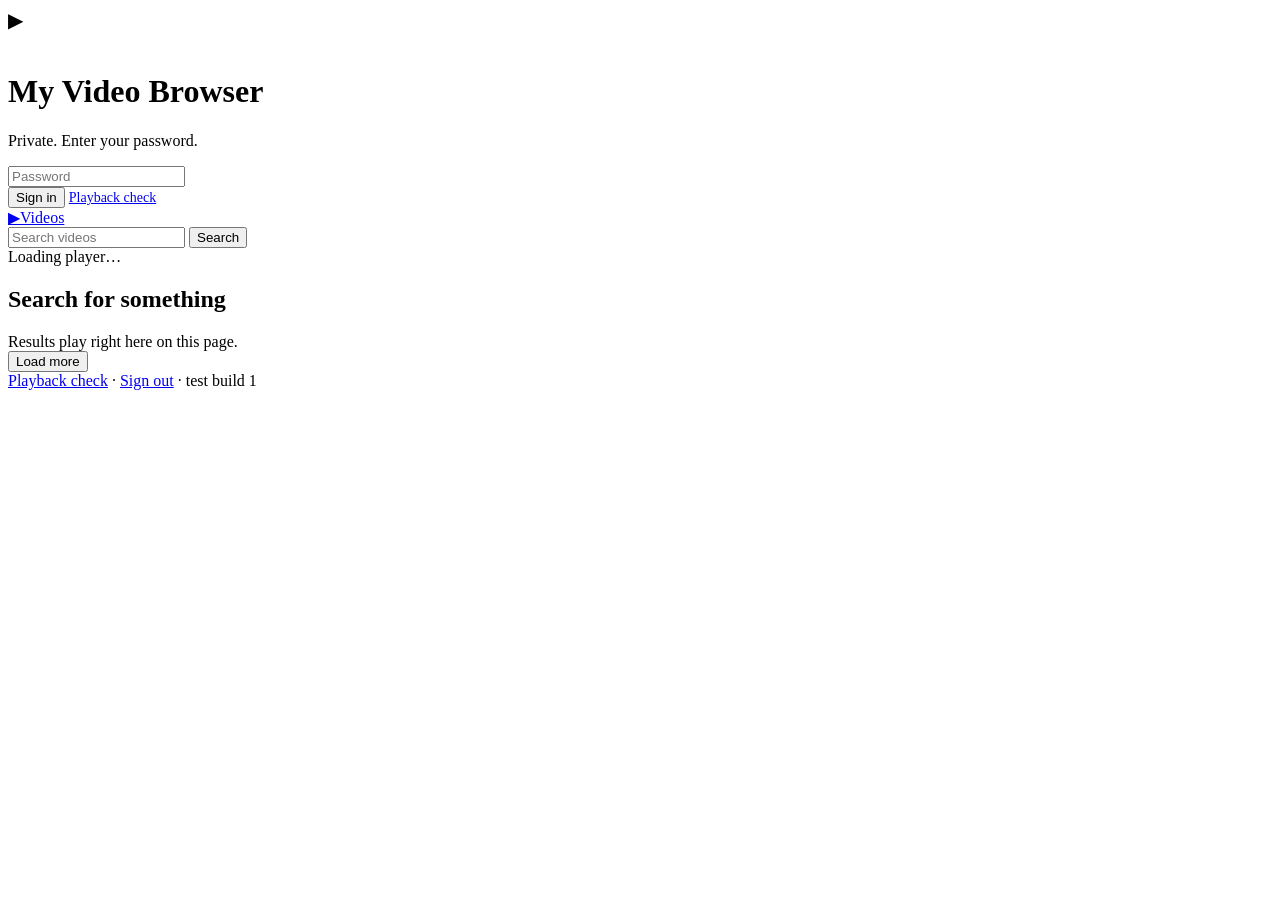
==== index.html @ 1dcccfcb "Phase 1 test build: index.html" ====
<!doctype html>
<html lang="en">
<head>
<meta charset="utf-8">
<meta name="viewport" content="width=device-width, initial-scale=1, viewport-fit=cover">
<meta name="robots" content="noindex, nofollow, noarchive">
<meta name="referrer" content="strict-origin-when-cross-origin">
<meta name="apple-mobile-web-app-capable" content="yes">
<meta name="apple-mobile-web-app-title" content="Videos">
<meta name="theme-color" content="#4f46e5">
<title>My Video Browser</title>
<link rel="stylesheet" href="style.css?v=1">
</head>
<body>
<div id="login" class="login hide">
  <form id="loginForm" autocomplete="on">
    <div class="logo" style="width:44px;height:44px;border-radius:12px;font-size:20px">&#9654;</div>
    <h1>My Video Browser</h1>
    <p>Private. Enter your password.</p>
    <input id="pw" type="password" name="password" autocomplete="current-password" placeholder="Password" required>
    <div class="err" id="loginErr"></div>
    <button class="btn" type="submit" id="loginBtn">Sign in</button>
    <a href="check/" style="font-size:14px;text-align:center">Playback check</a>
  </form>
</div>

<div id="app" class="hide">
  <header class="top">
    <div class="bar">
      <a class="brand" href="./" aria-label="Home"><span class="logo">&#9654;</span><span class="word">Videos</span></a>
      <form class="search" id="searchForm" role="search">
        <input id="q" type="search" placeholder="Search videos" autocomplete="off" enterkeyhint="search" aria-label="Search">
        <button class="btn" type="submit">Search</button>
      </form>
    </div>
  </header>
  <main>
    <section class="player" id="player">
      <div class="frame" id="frame"></div>
      <div class="ptitle" id="ptitle"></div>
      <div class="pmeta"><span id="pmeta"></span><span class="status" id="pstatus">Loading player&hellip;</span></div>
    </section>
    <div id="notice"></div>
    <div id="results" class="grid"></div>
    <div class="empty" id="empty">
      <h2>Search for something</h2>
      <div>Results play right here on this page.</div>
    </div>
    <div class="more hide" id="more"><button class="btn ghost" id="moreBtn">Load more</button></div>
    <div class="foot"><a href="check/">Playback check</a> &middot; <a href="#" id="signout">Sign out</a> &middot; test build 1</div>
  </main>
</div>

<script src="common.js?v=1"></script>
<script>
(function () {
  var $ = function (id) { return document.getElementById(id); };
  var M = window.MVB, E = M.esc;
  var state = { q: "", next: null, items: [], player: null, current: null, loading: false };

  function show(view) { $("login").classList.toggle("hide", view !== "login"); $("app").classList.toggle("hide", view !== "app"); if (view === "login") setTimeout(function () { $("pw").focus(); }, 50); }

  $("loginForm").addEventListener("submit", function (e) {
    e.preventDefault();
    $("loginErr").textContent = ""; $("loginBtn").disabled = true; $("loginBtn").textContent = "Signing in...";
    M.call("/login", { method: "POST", body: { password: $("pw").value } }).then(function (j) {
      M.setToken(j.token); $("pw").value = ""; show("app"); $("q").focus();
    }, function (err) { $("loginErr").textContent = err.message; }).then(function () { $("loginBtn").disabled = false; $("loginBtn").textContent = "Sign in"; });
  });
  $("signout").addEventListener("click", function (e) { e.preventDefault(); M.setToken(""); if (state.player) state.player.destroy(); location.hash = ""; show("login"); });

  function notice(kind, html) { $("notice").innerHTML = html ? '<div class="note ' + kind + '">' + html + "</div>" : ""; }

  function card(v) {
    var meta = [E(v.channelTitle), M.views(v.views), M.ago(v.publishedAt)].filter(Boolean).join(" &middot; ");
    var badge = v.live === "live" ? "LIVE" : M.dur(v.seconds);
    return '<button class="card" data-id="' + E(v.id) + '"><div class="thumb"><img loading="lazy" alt="" src="' + E(v.thumb) + '" onerror="this.parentNode.classList.add(\'noimg\')">' +
      (badge ? '<span class="badge">' + badge + "</span>" : "") + '</div><div class="info"><div class="t">' + E(v.title) + '</div><div class="m">' + meta + "</div></div></button>";
  }
  function skeleton(n) { var s = ""; for (var i = 0; i < n; i++) s += '<div class="card skel"><div class="thumb"></div><div class="info"><div class="t">Loading title here</div><div class="m">channel</div></div></div>'; return s; }

  function search(q, more) {
    if (state.loading) return;
    state.loading = true;
    if (!more) { state.q = q; state.items = []; state.next = null; $("results").innerHTML = skeleton(6); $("empty").classList.add("hide"); notice(); }
    $("moreBtn").textContent = "Loading...";
    M.call("/search?q=" + encodeURIComponent(state.q) + (more && state.next ? "&pageToken=" + encodeURIComponent(state.next) : "")).then(function (j) {
      state.next = j.nextPageToken;
      state.items = state.items.concat(j.items);
      var html = j.items.map(card).join("");
      if (more) $("results").insertAdjacentHTML("beforeend", html); else $("results").innerHTML = html;
      if (!state.items.length) { $("results").innerHTML = ""; notice("", "No playable videos found for &ldquo;" + E(state.q) + "&rdquo;. Try other words."); }
      $("more").classList.toggle("hide", !state.next);
      checkThumbs();
    }, function (err) {
      if (!more) $("results").innerHTML = "";
      if (err.kind === "auth") { M.setToken(""); show("login"); return; }
      var what = err.kind === "network" ? "Search server not reachable" : err.kind === "api" ? "YouTube search failed (API problem, not the filter)" : "Search failed";
      notice("bad", "<b>" + what + ".</b> " + E(err.message) + ' <a href="check/">Run the playback check</a>');
    }).then(function () { state.loading = false; $("moreBtn").textContent = "Load more"; });
  }

  function checkThumbs() {
    // If thumbnails don't load at all, i.ytimg.com is probably filtered.
    setTimeout(function () {
      var imgs = [].slice.call(document.querySelectorAll(".thumb img"));
      if (imgs.length < 3) return;
      var broken = imgs.filter(function (i) { return i.complete && i.naturalWidth === 0; }).length;
      if (broken === imgs.length) notice("warn", "Thumbnails are not loading. The filter may be blocking <b>i.ytimg.com</b> (YouTube's image server). Search itself worked.");
    }, 6000);
  }

  $("searchForm").addEventListener("submit", function (e) { e.preventDefault(); var q = $("q").value.trim(); if (!q) return; $("q").blur(); search(q, false); });
  $("moreBtn").addEventListener("click", function () { search(state.q, true); });
  $("results").addEventListener("click", function (e) {
    var c = e.target.closest(".card"); if (!c || c.classList.contains("skel")) return;
    var v = state.items.filter(function (x) { return x.id === c.dataset.id; })[0]; if (v) play(v);
  });

  function setStatus(kind, text) { var s = $("pstatus"); s.className = "status " + (kind || ""); s.textContent = text; }
  function overlay(title, text) { var d = document.createElement("div"); d.className = "msg"; d.innerHTML = "<b>" + E(title) + "</b><p>" + text + "</p>"; $("frame").appendChild(d); }

  function play(v) {
    state.current = v;
    [].forEach.call(document.querySelectorAll(".card.now"), function (c) { c.classList.remove("now"); });
    var c = document.querySelector('.card[data-id="' + v.id + '"]'); if (c) c.classList.add("now");
    $("player").classList.add("on");
    $("ptitle").textContent = v.title;
    $("pmeta").innerHTML = [E(v.channelTitle), M.views(v.views), M.ago(v.publishedAt)].filter(Boolean).join(" &middot; ");
    setStatus("", "Loading player...");
    if (state.player) state.player.destroy();
    state.player = M.embed($("frame"), v.id, function (ev, st, info) {
      if (state.current !== v) return;
      if (ev === "loaded" || ev === "ready") setStatus("", "Ready. Tap play");
      if (ev === "state") { if (st.state === 1) setStatus("ok", "Playing"); else if (st.state === 2) setStatus("", "Paused"); else if (st.state === 3) setStatus("", "Buffering..."); else if (st.state === 0) setStatus("", "Ended"); }
      if (ev === "error") { setStatus(info.kind === "embed" ? "warn" : "bad", info.kind === "embed" ? "Not embeddable" : "Player error"); overlay(info.kind === "embed" ? "Can't play on other sites" : "Can't play this video", E(info.text)); }
      if (ev === "timeout") { setStatus("bad", "Player didn't load"); overlay("The video player didn't load", "Search works, but the YouTube player never answered. Most likely the filter is blocking <b>youtube.com/embed</b> on this device. <a style=\"color:#c7c4ff\" href=\"check/\">Open the playback check</a>"); }
    }, { autoplay: true });
    window.scrollTo({ top: 0, behavior: "smooth" });
  }

  show(M.token() ? "app" : "login");
})();
</script>
</body>
</html>
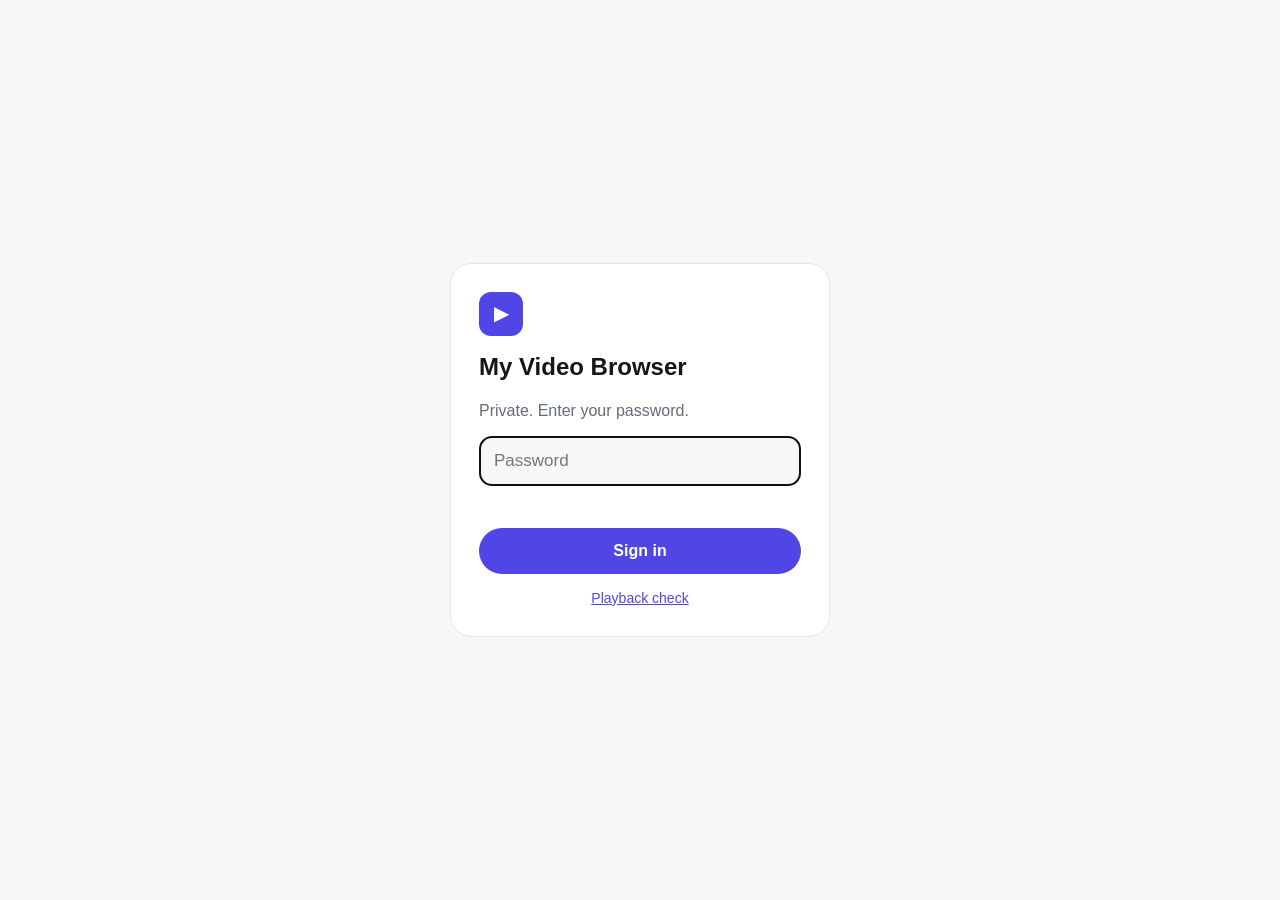
==== commit c2666924: "Content filter badge + end-screen cover: index.html" ====
--- a/index.html
+++ b/index.html
@@ -9,7 +9,7 @@
 <meta name="apple-mobile-web-app-title" content="Videos">
 <meta name="theme-color" content="#4f46e5">
 <title>My Video Browser</title>
-<link rel="stylesheet" href="style.css?v=1">
+<link rel="stylesheet" href="style.css?v=2">
 </head>
 <body>
 <div id="login" class="login hide">
@@ -40,6 +40,7 @@
       <div class="ptitle" id="ptitle"></div>
       <div class="pmeta"><span id="pmeta"></span><span class="status" id="pstatus">Loading player&hellip;</span></div>
     </section>
+    <div class="filterline"><span class="status ok" title="Every search uses YouTube strict safe search plus our own filter">&#128737; Safe search: strict</span></div>
     <div id="notice"></div>
     <div id="results" class="grid"></div>
     <div class="empty" id="empty">
@@ -51,7 +52,7 @@
   </main>
 </div>
 
-<script src="common.js?v=1"></script>
+<script src="common.js?v=2"></script>
 <script>
 (function () {
   var $ = function (id) { return document.getElementById(id); };
@@ -89,7 +90,8 @@
       state.items = state.items.concat(j.items);
       var html = j.items.map(card).join("");
       if (more) $("results").insertAdjacentHTML("beforeend", html); else $("results").innerHTML = html;
-      if (!state.items.length) { $("results").innerHTML = ""; notice("", "No playable videos found for &ldquo;" + E(state.q) + "&rdquo;. Try other words."); }
+      if (j.blocked) { $("results").innerHTML = ""; notice("warn", "That search is blocked by the content filter."); }
+      else if (!state.items.length) { $("results").innerHTML = ""; notice("", "No playable videos found for &ldquo;" + E(state.q) + "&rdquo;. Try other words."); }
       $("more").classList.toggle("hide", !state.next);
       checkThumbs();
     }, function (err) {
@@ -120,6 +122,13 @@
   function setStatus(kind, text) { var s = $("pstatus"); s.className = "status " + (kind || ""); s.textContent = text; }
   function overlay(title, text) { var d = document.createElement("div"); d.className = "msg"; d.innerHTML = "<b>" + E(title) + "</b><p>" + text + "</p>"; $("frame").appendChild(d); }
 
+  function endCover(v) {
+    // Cover YouTube's end screen so it doesn't lead to other videos.
+    var d = document.createElement("div"); d.className = "msg"; d.innerHTML = '<b>Video ended</b><p><button class="btn small" type="button">Watch again</button></p>';
+    d.querySelector("button").addEventListener("click", function () { play(v); });
+    $("frame").appendChild(d);
+  }
+
   function play(v) {
     state.current = v;
     [].forEach.call(document.querySelectorAll(".card.now"), function (c) { c.classList.remove("now"); });
@@ -132,7 +141,7 @@
     state.player = M.embed($("frame"), v.id, function (ev, st, info) {
       if (state.current !== v) return;
       if (ev === "loaded" || ev === "ready") setStatus("", "Ready. Tap play");
-      if (ev === "state") { if (st.state === 1) setStatus("ok", "Playing"); else if (st.state === 2) setStatus("", "Paused"); else if (st.state === 3) setStatus("", "Buffering..."); else if (st.state === 0) setStatus("", "Ended"); }
+      if (ev === "state") { if (st.state === 1) setStatus("ok", "Playing"); else if (st.state === 2) setStatus("", "Paused"); else if (st.state === 3) setStatus("", "Buffering..."); else if (st.state === 0) { setStatus("", "Ended"); endCover(v); } }
       if (ev === "error") { setStatus(info.kind === "embed" ? "warn" : "bad", info.kind === "embed" ? "Not embeddable" : "Player error"); overlay(info.kind === "embed" ? "Can't play on other sites" : "Can't play this video", E(info.text)); }
       if (ev === "timeout") { setStatus("bad", "Player didn't load"); overlay("The video player didn't load", "Search works, but the YouTube player never answered. Most likely the filter is blocking <b>youtube.com/embed</b> on this device. <a style=\"color:#c7c4ff\" href=\"check/\">Open the playback check</a>"); }
     }, { autoplay: true });
--- a/style.css
+++ b/style.css
@@ -0,0 +1,64 @@
+:root{--bg:#f6f7f9;--card:#fff;--text:#14161a;--muted:#646b76;--line:#e3e6ea;--accent:#4f46e5;--accent2:#eef0ff;--bad:#b42318;--badbg:#fef3f2;--warn:#93370d;--warnbg:#fffaeb;--ok:#067647;--okbg:#ecfdf3;--r:16px}
+@media (prefers-color-scheme:dark){:root{--bg:#0f1115;--card:#181b21;--text:#eef0f3;--muted:#9aa1ac;--line:#2a2f37;--accent:#8b85ff;--accent2:#22243a;--bad:#ff8a80;--badbg:#3a1d1b;--warn:#fec84b;--warnbg:#3a2c12;--ok:#6ce9a6;--okbg:#14301f}}
+*{box-sizing:border-box}html{-webkit-text-size-adjust:100%}
+body{margin:0;background:var(--bg);color:var(--text);font:16px/1.45 -apple-system,BlinkMacSystemFont,"Segoe UI",Roboto,Helvetica,Arial,sans-serif;-webkit-font-smoothing:antialiased}
+a{color:var(--accent)}
+.top{position:sticky;top:0;z-index:10;background:color-mix(in srgb,var(--bg) 88%,transparent);-webkit-backdrop-filter:saturate(1.4) blur(14px);backdrop-filter:saturate(1.4) blur(14px);border-bottom:1px solid var(--line);padding:calc(10px + env(safe-area-inset-top)) 16px 10px}
+.bar{max-width:1180px;margin:0 auto;display:flex;align-items:center;gap:12px}
+.brand{font-weight:700;font-size:18px;letter-spacing:-.01em;white-space:nowrap;display:flex;align-items:center;gap:8px;color:var(--text);text-decoration:none}
+.logo{width:28px;height:28px;border-radius:8px;background:var(--accent);display:grid;place-items:center;color:#fff;font-size:13px}
+.search{flex:1;display:flex;gap:8px;min-width:0}
+.search input{flex:1;min-width:0;height:46px;border-radius:999px;border:1px solid var(--line);background:var(--card);color:var(--text);padding:0 18px;font-size:17px;outline:none}
+.search input:focus{border-color:var(--accent);box-shadow:0 0 0 3px var(--accent2)}
+.btn{height:46px;border:0;border-radius:999px;background:var(--accent);color:#fff;font-weight:600;font-size:16px;padding:0 20px;cursor:pointer;-webkit-tap-highlight-color:transparent}
+.btn:active{transform:scale(.98)}.btn.ghost{background:transparent;color:var(--muted);border:1px solid var(--line)}
+.btn.small{height:38px;font-size:14px;padding:0 14px}
+.icon{width:46px;padding:0;display:grid;place-items:center;font-size:18px}
+main{max-width:1180px;margin:0 auto;padding:16px 16px calc(40px + env(safe-area-inset-bottom))}
+.player{margin:0 0 18px;display:none}.player.on{display:block}
+.frame{position:relative;width:100%;aspect-ratio:16/9;background:#000;border-radius:var(--r);overflow:hidden}
+.frame iframe{position:absolute;inset:0;width:100%;height:100%;border:0}
+.frame .msg{position:absolute;inset:0;display:flex;flex-direction:column;align-items:center;justify-content:center;text-align:center;padding:24px;color:#fff;background:rgba(0,0,0,.82);gap:10px}
+.frame .msg b{font-size:18px}.frame .msg p{margin:0;max-width:520px;color:#d6d9de;font-size:15px}
+.ptitle{font-size:19px;font-weight:650;margin:12px 2px 2px;line-height:1.3}
+.pmeta{color:var(--muted);font-size:14px;margin:0 2px;display:flex;gap:10px;flex-wrap:wrap;align-items:center}
+.status{font-size:13px;padding:2px 9px;border-radius:999px;background:var(--accent2);color:var(--accent)}
+.status.ok{background:var(--okbg);color:var(--ok)}.status.bad{background:var(--badbg);color:var(--bad)}.status.warn{background:var(--warnbg);color:var(--warn)}
+.grid{display:grid;grid-template-columns:1fr;gap:16px}
+@media (min-width:600px){.grid{grid-template-columns:repeat(2,1fr)}}
+@media (min-width:960px){.grid{grid-template-columns:repeat(3,1fr)}}
+@media (min-width:1300px){.grid{grid-template-columns:repeat(4,1fr)}}
+.card{background:var(--card);border-radius:var(--r);overflow:hidden;cursor:pointer;border:1px solid var(--line);text-align:left;padding:0;color:inherit;font:inherit;-webkit-tap-highlight-color:transparent;transition:transform .12s ease}
+.card:active{transform:scale(.985)}.card.now{outline:3px solid var(--accent);outline-offset:-3px}
+.thumb{position:relative;aspect-ratio:16/9;background:var(--line)}
+.thumb img{width:100%;height:100%;object-fit:cover;display:block}
+.badge{position:absolute;right:8px;bottom:8px;background:rgba(0,0,0,.78);color:#fff;font-size:12px;font-weight:600;padding:2px 6px;border-radius:6px}
+.info{padding:10px 12px 12px}
+.t{font-weight:600;font-size:15.5px;line-height:1.3;display:-webkit-box;-webkit-line-clamp:2;-webkit-box-orient:vertical;overflow:hidden}
+.m{color:var(--muted);font-size:13.5px;margin-top:4px}
+.note{background:var(--card);border:1px solid var(--line);border-radius:var(--r);padding:14px 16px;color:var(--muted);margin:0 0 16px}
+.note.bad{background:var(--badbg);color:var(--bad);border-color:transparent}.note.warn{background:var(--warnbg);color:var(--warn);border-color:transparent}
+.more{display:flex;justify-content:center;margin:22px 0}
+.empty{text-align:center;color:var(--muted);padding:60px 20px}
+.empty h2{color:var(--text);margin:0 0 6px;font-size:22px}
+.login{min-height:100vh;display:grid;place-items:center;padding:24px}
+.login form{width:100%;max-width:380px;background:var(--card);border:1px solid var(--line);border-radius:22px;padding:28px;display:flex;flex-direction:column;gap:14px}
+.login h1{margin:0;font-size:24px}.login p{margin:0;color:var(--muted)}
+.login input{height:50px;border-radius:12px;border:1px solid var(--line);background:var(--bg);color:var(--text);padding:0 14px;font-size:17px}
+.err{color:var(--bad);font-size:14px;min-height:1em}
+.foot{color:var(--muted);font-size:13px;text-align:center;margin-top:28px}
+.skel .thumb{animation:p 1.2s infinite alternate}.skel .t,.skel .m{background:var(--line);border-radius:6px;color:transparent}
+@keyframes p{to{opacity:.55}}
+.hide{display:none!important}
+@media (max-width:520px){.brand span.word{display:none}.top{padding-left:12px;padding-right:12px}main{padding-left:12px;padding-right:12px}}
+/* check page */
+.steps{display:grid;gap:14px}
+.step{background:var(--card);border:1px solid var(--line);border-radius:var(--r);padding:16px}
+.step h3{margin:0 0 6px;font-size:17px;display:flex;align-items:center;gap:10px;flex-wrap:wrap}
+.step p{margin:6px 0;color:var(--muted);font-size:15px}
+.step .frame{margin-top:10px;max-width:640px}
+table.dom{width:100%;border-collapse:collapse;font-size:14.5px}
+table.dom td{border-top:1px solid var(--line);padding:9px 6px;vertical-align:top}
+table.dom td:first-child{font-family:ui-monospace,Menlo,monospace;font-size:13.5px;white-space:nowrap}
+.copybox{width:100%;min-height:150px;font:13px/1.45 ui-monospace,Menlo,monospace;border:1px solid var(--line);border-radius:12px;padding:10px;background:var(--bg);color:var(--text)}
+dl.kv{display:grid;grid-template-columns:auto 1fr;gap:4px 12px;margin:8px 0 0;font-size:14.5px}dl.kv dt{color:var(--muted)}dl.kv dd{margin:0}
